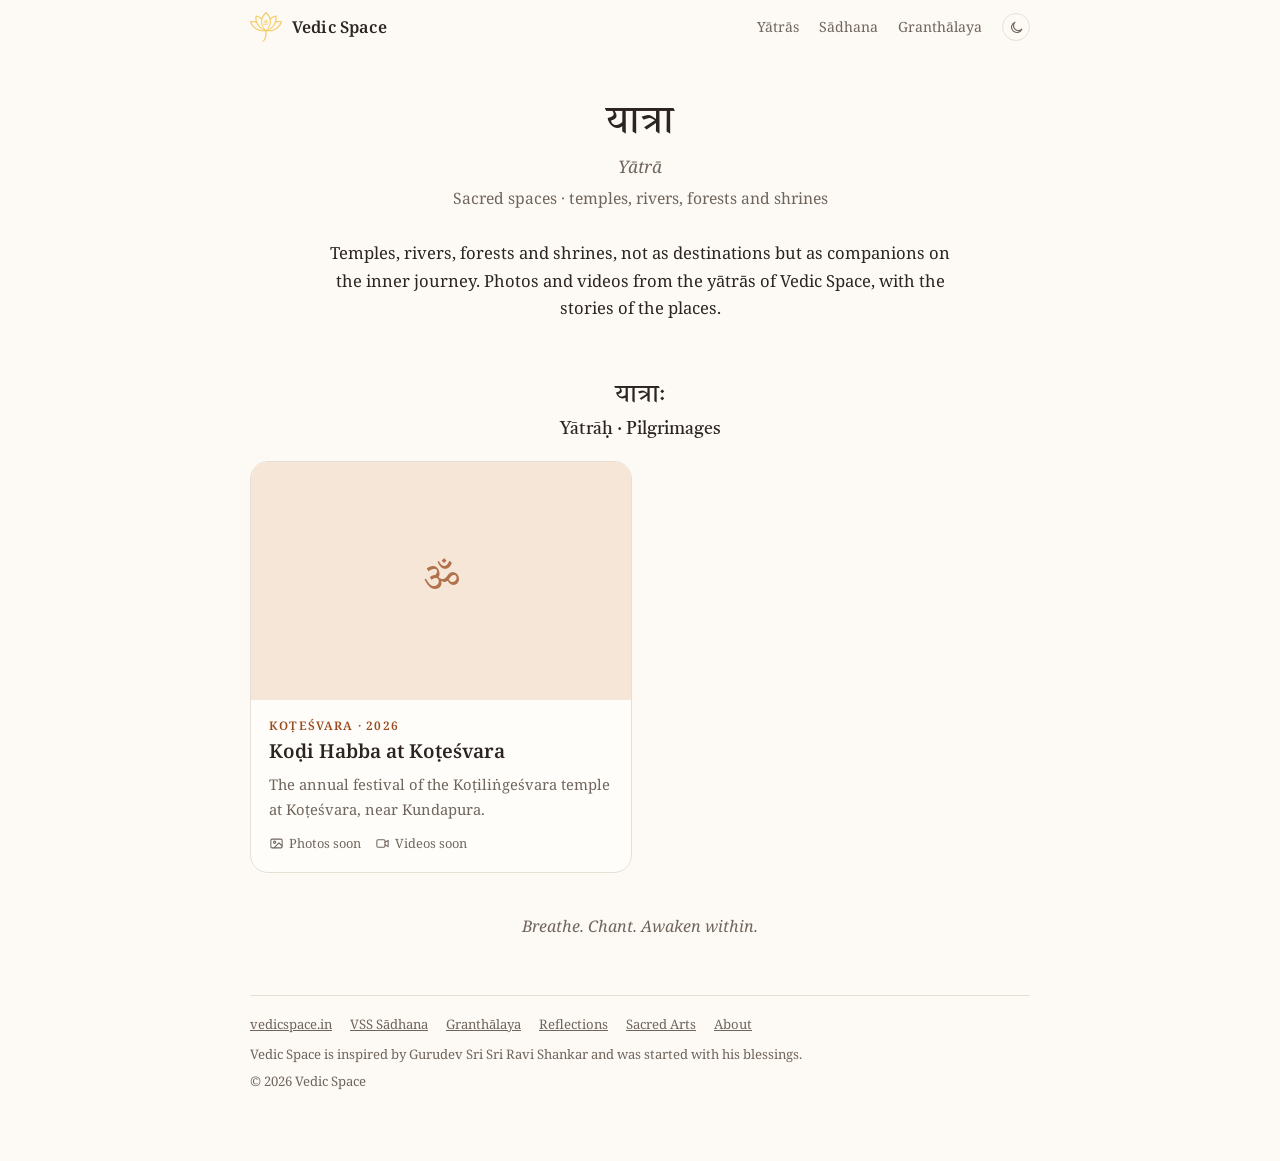
==== index.html @ f5f131b9 "Yātrā site: index and Koḍi Habba at Koṭeśvara Index of yātrās (cards fill their cover and photo/vide" ====
<!DOCTYPE html>
<html lang="en">
<head>
<meta charset="utf-8">
<meta name="viewport" content="width=device-width, initial-scale=1">
<title>Yātrā · Sacred Spaces · Vedic Space</title>
<meta name="description" content="Yātrā: temples, rivers, forests and shrines as companions on the inner journey. Photos and videos from Vedic Space pilgrimages.">
<link rel="icon" type="image/png" href="assets/logo-128.png">
<script>try{var t=localStorage.getItem("vs-theme");if(t==="light"||t==="dark")document.documentElement.setAttribute("data-theme",t);}catch(e){}</script>
<link rel="preconnect" href="https://fonts.googleapis.com">
<link rel="preconnect" href="https://fonts.gstatic.com" crossorigin>
<link href="https://fonts.googleapis.com/css2?family=Tiro+Devanagari+Sanskrit:ital@0;1&family=Noto+Serif+Devanagari:wght@400;600&family=Noto+Serif:ital,wght@0,400;0,600;1,400&display=swap" rel="stylesheet">
<link rel="stylesheet" href="base.css">
<link rel="stylesheet" href="vs.css">
<link rel="stylesheet" href="yatra.css">
</head>
<body>
<div class="topbar" id="topbar">
  <div class="tb-in">
    <a class="brand" href="https://vedicspace.in" title="Vedic Space">
      <img src="assets/logo-128.png" alt="Vedic Space" width="32" height="32">
      <span class="brand-name">Vedic Space</span>
    </a>
    <nav class="tb-links" aria-label="Site">
      <a href="#yatras">Yātrās</a>
      <a href="https://vishnu.vedicspace.in">Sādhana</a>
      <a class="wide" href="https://grantha.vedicspace.in">Granthālaya</a>
      <button class="theme-btn" type="button" data-theme-toggle aria-label="Switch to dark mode" title="Switch to dark mode">
        <svg class="i-moon" viewBox="0 0 24 24" aria-hidden="true"><path d="M20.5 14.5A8.5 8.5 0 1 1 9.5 3.5a7 7 0 0 0 11 11z"/></svg>
        <svg class="i-sun" viewBox="0 0 24 24" aria-hidden="true"><circle cx="12" cy="12" r="4"/><path d="M12 2.5v2M12 19.5v2M4.6 4.6l1.4 1.4M18 18l1.4 1.4M2.5 12h2M19.5 12h2M4.6 19.4 6 18M18 6l1.4-1.4"/></svg>
      </button>
    </nav>
  </div>
</div>

<div class="wrap">
<header>
  <h1 class="deva-title" lang="sa">यात्रा</h1>
  <p class="iast-title">Yātrā</p>
  <p class="en-title">Sacred spaces · temples, rivers, forests and shrines</p>
</header>

<p class="lead" style="text-align:center">Temples, rivers, forests and shrines, not as destinations but as companions on the inner journey.
Photos and videos from the yātrās of Vedic Space, with the stories of the places.</p>

<section id="yatras" aria-labelledby="y-h">
  <div class="s-head">
    <h2 id="y-h" lang="sa">यात्राः</h2>
    <p class="s-sub"><span class="s-iast">Yātrāḥ</span> · Pilgrimages</p>
  </div>
  <div class="yatras">
    <a class="ycard" href="kodi-habba/" data-dir="kodi-habba">
      <div class="cover"><span class="mark" lang="sa">ॐ</span></div>
      <div class="body">
        <p class="when">Koṭeśvara · 2026</p>
        <h3>Koḍi Habba at Koṭeśvara</h3>
        <p>The annual festival of the Koṭiliṅgeśvara temple at Koṭeśvara, near Kundapura.</p>
        <div class="counts"></div>
      </div>
    </a>
  </div>
</section>

<p class="close-line">Breathe. Chant. Awaken within.</p>

<footer>
  <nav aria-label="Vedic Space">
    <a href="https://vedicspace.in">vedicspace.in</a>
    <a href="https://vishnu.vedicspace.in">VSS Sādhana</a>
    <a href="https://grantha.vedicspace.in">Granthālaya</a>
    <a href="https://blogs.vedicspace.in">Reflections</a>
    <a href="https://arts.vedicspace.in">Sacred Arts</a>
    <a href="https://vedicspace.in/about-us">About</a>
  </nav>
  <p>Vedic Space is inspired by Gurudev Sri Sri Ravi Shankar and was started with his blessings.</p>
  <p>© 2026 Vedic Space</p>
</footer>
</div>
<script src="yatra.js"></script>
</body>
</html>
---- base.css ----
/* Vedic Space Grantha · palette and fonts, shared by every page.
   Change a colour or a font family here and the whole site follows. */
:root{
  --ink:#2b2420; --soft:#6f655c; --faint:#a1968b; --line:#e7dfd4; --paper:#fdfaf5; --card:#fffdf9;
  --accent:#9a4a1c; --accent-soft:#f5e6d8; --on:#9a4a1c; --off:#d8cfc4;
  --deva:"Tiro Devanagari Sanskrit","Noto Serif Devanagari",serif;
  --latin:"Noto Serif",Georgia,serif;
}
/* dark palette: follows the device unless the reader picked a theme with the switch */
@media (prefers-color-scheme:dark){
  :root:not([data-theme="light"]){--ink:#ece4da;--soft:#b8ab9d;--faint:#85796d;--line:#3a332d;--paper:#1c1916;--card:#231f1b;
        --accent:#e09a6a;--accent-soft:#3a2a1f;--on:#e09a6a;--off:#4a423a;color-scheme:dark}
}
:root[data-theme="dark"]{--ink:#ece4da;--soft:#b8ab9d;--faint:#85796d;--line:#3a332d;--paper:#1c1916;--card:#231f1b;
  --accent:#e09a6a;--accent-soft:#3a2a1f;--on:#e09a6a;--off:#4a423a;color-scheme:dark}
:root[data-theme="light"]{color-scheme:light}
---- vs.css ----
/* Vedic Space family stylesheet (home, About, Reflections). Loaded after base.css, the shared Granthālaya palette and fonts.
   Same toolbar, headings, cards and footer as vishnu.vedicspace.in and grantha.vedicspace.in. */
*{box-sizing:border-box}
html{scroll-behavior:smooth;scroll-padding-top:70px}
html,body{margin:0;background:var(--paper);color:var(--ink);font-family:var(--latin)}
body{font-size:16px;line-height:1.65}
a{color:var(--accent)}
img{max-width:100%}
.wrap{max-width:820px;margin:0 auto;padding:0 20px 64px}
[lang="sa"]{font-family:var(--deva)}
:focus-visible{outline:2px solid var(--accent);outline-offset:2px}
@media (prefers-reduced-motion:reduce){html{scroll-behavior:auto}*{transition:none!important;animation:none!important}}

/* ---- toolbar (as on the Granthālaya) */
.topbar{position:sticky;top:0;z-index:6;background:color-mix(in srgb,var(--paper) 86%,transparent);
  -webkit-backdrop-filter:saturate(1.3) blur(12px);backdrop-filter:saturate(1.3) blur(12px);
  border-bottom:1px solid transparent;transition:border-color .25s,box-shadow .25s}
.topbar.scrolled{border-bottom-color:var(--line);box-shadow:0 1px 14px rgba(60,40,20,.05)}
.tb-in{max-width:820px;margin:0 auto;padding:0 20px;height:54px;display:flex;align-items:center;gap:16px}
.brand{display:inline-flex;align-items:center;gap:10px;text-decoration:none;color:var(--ink);flex-shrink:0;border-radius:8px}
.brand img{width:32px;height:32px;display:block;transition:transform .3s ease}
.brand:hover img{transform:rotate(-6deg) scale(1.05)}
.brand-name{font-weight:600;font-size:1.02rem;letter-spacing:.01em;white-space:nowrap}
.tb-links{margin-left:auto;display:flex;align-items:center;gap:20px;font-size:.88rem}
.tb-links a{color:var(--soft);text-decoration:none;white-space:nowrap}
.tb-links a:hover,.tb-links a:focus-visible{color:var(--accent)}
.theme-btn{width:28px;height:28px;border-radius:50%;border:1px solid var(--line);background:none;color:var(--soft);
  display:inline-grid;place-items:center;cursor:pointer;padding:0;flex-shrink:0;transition:color .2s,border-color .2s,background .2s}
.theme-btn:hover{color:var(--accent);border-color:var(--accent);background:var(--accent-soft)}
.theme-btn svg{width:15px;height:15px;fill:none;stroke:currentColor;stroke-width:1.8;stroke-linecap:round;stroke-linejoin:round}
.theme-btn .i-sun{display:none}
.theme-btn[data-mode="dark"] .i-sun{display:block}
.theme-btn[data-mode="dark"] .i-moon{display:none}
@media (max-width:600px){.tb-in{padding:0 14px;gap:10px;height:50px}.brand img{width:30px;height:30px}
  .tb-links{gap:13px;font-size:.84rem}.tb-links .wide{display:none}}
@media (max-width:380px){.brand-name{display:none}}

/* ---- title */
header{text-align:center;padding:42px 0 6px}
.deva-title{font-family:var(--deva);font-size:2.5rem;line-height:1.3;margin:0;font-weight:400}
.iast-title{font-style:italic;color:var(--soft);margin:4px 0 0;font-size:1.08rem}
.en-title{margin:4px auto 0;font-size:.98rem;color:var(--soft);max-width:520px}
.invocation{margin:18px 0 0;font-size:.86rem;color:var(--soft)}
.invocation [lang="sa"]{display:block;font-size:1.25rem;color:var(--accent);line-height:1.5}
@media (max-width:560px){header{padding-top:28px}.deva-title{font-size:2.05rem}}

.lead{max-width:640px;margin:22px auto 0;font-size:1.04rem}
.begin{display:flex;justify-content:center;gap:10px 14px;flex-wrap:wrap;margin:22px 0 0;font-size:.92rem}
.btn{display:inline-flex;align-items:center;gap:8px;text-decoration:none;border:1px solid color-mix(in srgb,var(--accent) 35%,var(--line));
  border-radius:999px;padding:9px 20px;min-height:44px;color:var(--accent);background:none;font:inherit;cursor:pointer;transition:background .2s}
.btn:hover,.btn:focus-visible{background:var(--accent-soft)}
.btn.solid{background:var(--accent);border-color:var(--accent);color:var(--paper)}
.btn.solid:hover,.btn.solid:focus-visible{background:color-mix(in srgb,var(--accent) 88%,var(--ink))}
.btn svg{width:16px;height:16px;fill:none;stroke:currentColor;stroke-width:1.8;stroke-linecap:round;stroke-linejoin:round}

/* ---- section heads, as the Granthālaya catalogue head */
section{margin-top:56px}
.s-head{text-align:center;margin:0 0 18px}
.s-head h2{font-family:var(--deva);font-weight:400;font-size:1.65rem;margin:0;line-height:1.35}
.s-head p{margin:2px 0 0;font-size:.9rem;color:var(--soft)}
/* IAST and English under a Sanskrit heading: same typeface and colour as the heading itself */
.s-head .s-sub{font-family:var(--deva);color:var(--ink);font-size:1.12rem;line-height:1.45;margin-top:4px}
.lead-in{text-align:center;font-style:italic;font-size:1.02rem}
.s-intro{max-width:640px;margin:0 auto 18px}
.k{font-size:.72rem;letter-spacing:.08em;text-transform:uppercase;color:var(--accent);margin:0}

/* ---- cards (the Granthālaya .text card) */
.card{background:var(--card);border:1px solid var(--line);border-radius:14px;padding:18px 20px;margin-top:12px}
.card h3{margin:0;font-size:1.05rem;font-weight:600}
.card p{margin:8px 0 0}
@media (max-width:560px){.card{padding:16px}}

/* verse cards: śāstra basis */
.verse .src{display:flex;justify-content:space-between;align-items:baseline;gap:10px;flex-wrap:wrap}
.verse .src a{font-size:.84rem;text-decoration:none;white-space:nowrap}
.verse .src a:hover{text-decoration:underline}
.verse .sa{font-size:1.32rem;line-height:1.75;margin:10px 0 0;white-space:pre-line;text-align:center}
.verse .tr{margin:10px 0 0;font-size:.95rem}
.verse .why{margin:10px 0 0;padding-top:10px;border-top:1px solid var(--line);font-size:.9rem;color:var(--soft)}
.verse .why b{color:var(--ink);font-weight:600}
@media (max-width:560px){.verse .sa{font-size:1.18rem}}
.credit{font-size:.8rem;color:var(--soft);text-align:center;margin:14px 0 0}

.argument{list-style:none;margin:20px 0 0;padding:0;border-top:1px solid var(--line)}
.argument li{display:grid;grid-template-columns:7.5em 1fr;gap:12px;padding:10px 2px;border-bottom:1px solid var(--line);font-size:.94rem}
.argument .k{padding-top:3px}
@media (max-width:480px){.argument li{grid-template-columns:1fr;gap:2px}}

/* ---- the sitting: three movements of one breath */
.sitting{list-style:none;margin:8px 0 0;padding:0;position:relative}
.sitting::before{content:"";position:absolute;left:23px;top:30px;bottom:30px;width:1px;
  background:linear-gradient(var(--accent-soft),color-mix(in srgb,var(--accent) 45%,transparent),var(--accent-soft))}
.sitting li{position:relative;display:flex;gap:18px;padding:14px 0}
.sitting .num{flex:0 0 48px;height:48px;border-radius:50%;display:grid;place-items:center;background:var(--paper);
  border:1px solid color-mix(in srgb,var(--accent) 40%,var(--line));color:var(--accent);font-family:var(--deva);font-size:1.3rem;z-index:1}
.sitting h3{margin:4px 0 0;font-size:1.05rem;font-weight:600}
.sitting h3 [lang="sa"]{font-weight:400;color:var(--accent);margin-left:6px}
.sitting p{margin:4px 0 0;font-size:.94rem}
.topics{display:flex;flex-wrap:wrap;gap:8px;margin:16px 0 0;padding:0;list-style:none;justify-content:center}
.topics li{font-size:.84rem;border:1px solid var(--line);border-radius:999px;padding:4px 12px;background:var(--card)}

/* ---- qualities the practice cultivates */
.qualities{display:grid;grid-template-columns:repeat(auto-fill,minmax(230px,1fr));gap:0 24px;margin:6px 0 0;padding:0;list-style:none;
  border-top:1px solid var(--line)}
.qualities li{padding:11px 0;border-bottom:1px solid var(--line)}
.qualities .q{display:flex;align-items:baseline;gap:8px;flex-wrap:wrap}
.qualities [lang="sa"]{font-size:1.08rem;color:var(--accent)}
.qualities .qe{font-weight:600;font-size:.93rem}
.qualities p{margin:2px 0 0;font-size:.88rem;color:var(--soft)}
.note{font-size:.84rem;color:var(--soft);margin:12px 0 0}

/* two dimensions */
.two{display:grid;grid-template-columns:1fr 1fr;gap:12px}
@media (max-width:640px){.two{grid-template-columns:1fr}}
.refs{margin:10px 0 0;padding-left:1.2em;font-size:.84rem;color:var(--soft)}
.refs li{margin:4px 0}

/* programmes */
.prog dl{margin:10px 0 0;display:grid;grid-template-columns:8.5em 1fr;gap:6px 14px;font-size:.93rem}
.prog dt{color:var(--soft)}
.prog dd{margin:0}
@media (max-width:480px){.prog dl{grid-template-columns:1fr;gap:0}.prog dd{margin-bottom:8px}}
.tbc{font-size:.72rem;letter-spacing:.04em;color:var(--accent);background:var(--accent-soft);border-radius:999px;padding:1px 8px;white-space:nowrap}
.dakshina{margin-top:14px;padding:16px 20px;border-radius:14px;border:1px solid color-mix(in srgb,var(--accent) 30%,var(--line));
  background:linear-gradient(135deg,var(--accent-soft),color-mix(in srgb,var(--accent-soft) 30%,var(--card)))}
.dakshina h3{margin:0;font-weight:600;font-size:1.02rem}
.dakshina h3 [lang="sa"]{font-weight:400;color:var(--accent);margin-left:6px}
.dakshina p{margin:6px 0 0;font-size:.93rem}

/* learners: video facade + quotes */
.video{position:relative;display:block;width:100%;aspect-ratio:16/9;border:0;padding:0;border-radius:12px;overflow:hidden;
  background:#000 center/cover no-repeat;cursor:pointer}
.video::after{content:"";position:absolute;inset:0;background:linear-gradient(transparent 55%,rgba(0,0,0,.55))}
.video .play{position:absolute;left:50%;top:50%;transform:translate(-50%,-50%);width:64px;height:64px;border-radius:50%;z-index:1;
  display:grid;place-items:center;background:color-mix(in srgb,var(--paper) 88%,transparent);color:var(--accent);transition:transform .25s}
.video:hover .play,.video:focus-visible .play{transform:translate(-50%,-50%) scale(1.06)}
.video .play svg{width:24px;height:24px;margin-left:3px;fill:currentColor}
.video .cap{position:absolute;left:14px;right:14px;bottom:10px;z-index:1;color:#fff;font-size:.86rem;text-align:left;line-height:1.35}
.video iframe{position:absolute;inset:0;width:100%;height:100%;border:0}
.quote{display:flex;gap:14px;align-items:flex-start}
.quote img{width:52px;height:52px;border-radius:50%;object-fit:cover;flex-shrink:0;border:1px solid var(--line)}
.quote blockquote{margin:0;font-size:.95rem}
.quote blockquote p{margin:0 0 8px}
.quote .who{margin:6px 0 0;font-size:.86rem;color:var(--soft)}
.quote .who b{color:var(--ink);font-weight:600}
@media (max-width:480px){.quote{flex-direction:column;gap:10px}}

/* join */
.join{text-align:center}
.join .begin{margin-top:16px}

footer{margin-top:56px;padding-top:18px;border-top:1px solid var(--line);font-size:.82rem;color:var(--soft)}
footer p{margin:5px 0}
footer a{color:var(--soft)}
footer a:hover{color:var(--accent)}
footer nav{display:flex;flex-wrap:wrap;gap:6px 18px;margin-bottom:8px}
.close-line{text-align:center;font-style:italic;color:var(--soft);margin:40px 0 0}

/* ===== home, About and Reflections additions ===== */
.latin-title{font-family:var(--deva);font-size:2.6rem;line-height:1.2;margin:0;font-weight:400;letter-spacing:.01em}
@media (max-width:560px){.latin-title{font-size:2.1rem}}
.motto{max-width:560px;margin:22px auto 0;text-align:center;font-family:var(--deva);font-size:1.2rem;line-height:1.55;color:var(--ink)}
.motto::before,.motto::after{content:"";display:block;width:46px;height:1px;margin:12px auto;background:color-mix(in srgb,var(--accent) 50%,transparent)}

/* the heart and its branches */
.heart{display:block;text-decoration:none;color:var(--ink);border-color:color-mix(in srgb,var(--accent) 40%,var(--line));
  background:linear-gradient(135deg,var(--accent-soft),color-mix(in srgb,var(--accent-soft) 25%,var(--card)))}
.heart .td,.branch .td{font-family:var(--deva);font-size:1.45rem;line-height:1.35}
.heart .ti,.branch .ti{font-style:italic;color:var(--soft);margin-left:8px}
.heart:hover .td,.branch:hover .td{color:var(--accent)}
.go{display:inline-block;margin-top:10px;font-size:.88rem;color:var(--accent)}
.branches{display:grid;grid-template-columns:1fr 1fr;gap:12px;margin-top:12px}
@media (max-width:640px){.branches{grid-template-columns:1fr}}
.branch{display:block;text-decoration:none;color:var(--ink);margin-top:0}
.branch .td{font-size:1.25rem}
.branch p{font-size:.92rem}
.branch.soon{background:none;border-style:dashed}
.branch.soon .td{color:var(--soft)}
.soon-list{list-style:none;margin:16px 0 0;padding:0;display:flex;flex-wrap:wrap;gap:8px;justify-content:center}
.soon-list li{font-size:.84rem;border:1px dashed var(--line);border-radius:999px;padding:4px 12px;color:var(--soft)}

/* plain lists in the Granthālaya "about" manner */
.dl{max-width:660px;margin:0 auto;border-top:1px solid var(--line)}
.dl dt{font-size:.72rem;letter-spacing:.08em;text-transform:uppercase;color:var(--accent);margin-top:14px}
.dl dd{margin:3px 0 0;padding-bottom:14px;border-bottom:1px solid var(--line);font-size:.95rem}
.prose{max-width:660px;margin:0 auto}
.prose p{margin:0 0 14px}

/* people */
.person h3{font-size:1.1rem}
.person .role{margin:2px 0 0;font-size:.86rem;color:var(--accent)}

/* Reflections: list of essays */
.essay{display:block;text-decoration:none;color:var(--ink)}
.essay .meta{margin:0;font-size:.78rem;letter-spacing:.05em;text-transform:uppercase;color:var(--accent)}
.essay h3{margin:4px 0 0;font-size:1.18rem;font-weight:600;line-height:1.35}
.essay:hover h3{color:var(--accent)}
.essay p{font-size:.94rem;color:var(--soft)}
---- yatra.css ----
/* Vedic Space · Yātrā. Loaded after base.css and vs.css (the family palette, fonts, toolbar and footer).
   Yātrā cards on the index; on a yātrā page, photo cards that open a carousel, and video cards. */

/* ---- yātrā cards on the index */
.yatras{display:grid;grid-template-columns:repeat(auto-fill,minmax(300px,1fr));gap:16px;margin-top:8px}
.ycard{position:relative;display:flex;flex-direction:column;text-decoration:none;color:var(--ink);background:var(--card);
  border:1px solid var(--line);border-radius:18px;overflow:hidden;transition:transform .3s ease,box-shadow .3s ease,border-color .3s ease}
.ycard:hover,.ycard:focus-visible{transform:translateY(-2px);border-color:color-mix(in srgb,var(--accent) 40%,var(--line));
  box-shadow:0 16px 36px -22px rgba(60,40,20,.45)}
.ycard .cover{aspect-ratio:16/10;background:var(--accent-soft) center/cover no-repeat;display:grid;place-items:center}
.ycard .cover .mark{font-family:var(--deva);font-size:2.4rem;color:var(--accent);opacity:.75}
.ycard .body{padding:16px 18px 18px}
.ycard .when{margin:0;font-size:.74rem;letter-spacing:.1em;text-transform:uppercase;color:var(--accent);font-weight:600}
.ycard h3{margin:4px 0 0;font-size:1.2rem;font-weight:600;line-height:1.3}
.ycard h3 .d{display:block;font-family:var(--deva);font-weight:400;font-size:1.05rem;color:var(--soft)}
.ycard p{margin:8px 0 0;font-size:.92rem;color:var(--soft)}
.ycard .counts{display:flex;gap:14px;margin-top:12px;font-size:.8rem;color:var(--soft)}
.ycard .counts span{display:inline-flex;align-items:center;gap:5px}
.ycard .counts svg{width:15px;height:15px;fill:none;stroke:currentColor;stroke-width:1.7;stroke-linecap:round;stroke-linejoin:round}
.ycard.soon{border-style:dashed;background:none}
.ycard.soon:hover{transform:none;box-shadow:none}

/* ---- a yātrā page: section head with a count */
.g-head{display:flex;align-items:baseline;justify-content:space-between;gap:10px;margin:0 0 12px}
.g-head .n{font-size:.84rem;color:var(--soft)}
.empty{border:1px dashed var(--line);border-radius:16px;padding:26px 20px;text-align:center;color:var(--soft);font-size:.95rem}

/* ---- photo cards */
.photos{display:grid;grid-template-columns:repeat(auto-fill,minmax(180px,1fr));gap:10px}
@media (max-width:480px){.photos{grid-template-columns:repeat(2,1fr);gap:8px}}
.pcard{position:relative;display:block;width:100%;aspect-ratio:1/1;padding:0;border:0;border-radius:14px;overflow:hidden;cursor:zoom-in;
  background:var(--accent-soft);box-shadow:0 1px 0 rgba(60,40,20,.04)}
.pcard img{width:100%;height:100%;object-fit:cover;display:block;transition:transform .5s ease,filter .3s ease}
.pcard:hover img,.pcard:focus-visible img{transform:scale(1.04)}
.pcard:focus-visible{outline:2px solid var(--accent);outline-offset:3px}
.pcard .cap{position:absolute;left:0;right:0;bottom:0;padding:22px 10px 8px;color:#fff;font-size:.78rem;line-height:1.3;text-align:left;
  background:linear-gradient(transparent,rgba(0,0,0,.6));opacity:0;transition:opacity .3s ease}
.pcard:hover .cap,.pcard:focus-visible .cap{opacity:1}
@media (hover:none){.pcard .cap{opacity:1}.pcard .cap:empty{display:none}}
.pcard.wide{grid-column:span 2;aspect-ratio:2/1}
@media (max-width:480px){.pcard.wide{aspect-ratio:2/1}}

/* ---- the carousel (opens over the page) */
.lb{position:fixed;inset:0;z-index:50;display:none;flex-direction:column;background:rgba(12,10,8,.96);color:#f5efe6;
  -webkit-user-select:none;user-select:none;touch-action:pan-y pinch-zoom}
.lb.open{display:flex;animation:lbIn .25s ease}
@keyframes lbIn{from{opacity:0}to{opacity:1}}
.lb-top{display:flex;align-items:center;justify-content:space-between;padding:12px 14px;font-size:.86rem;color:#cfc4b6}
.lb-count{font-variant-numeric:tabular-nums}
.lb-btn{width:44px;height:44px;border-radius:50%;border:1px solid rgba(255,255,255,.18);background:rgba(255,255,255,.06);color:#f5efe6;
  display:grid;place-items:center;cursor:pointer;transition:background .2s,opacity .2s}
.lb-btn:hover{background:rgba(255,255,255,.16)}
.lb-btn:focus-visible{outline:2px solid #e09a6a;outline-offset:2px}
.lb-btn svg{width:20px;height:20px;fill:none;stroke:currentColor;stroke-width:1.8;stroke-linecap:round;stroke-linejoin:round}
.lb-btn:disabled{opacity:.25;cursor:default}
.lb-stage{position:relative;flex:1;min-height:0;display:flex;align-items:center;justify-content:center;overflow:hidden}
.lb-track{display:flex;height:100%;width:100%;transition:transform .35s cubic-bezier(.2,.7,.2,1)}
.lb-slide{flex:0 0 100%;height:100%;display:flex;align-items:center;justify-content:center;padding:0 8px}
.lb-slide img{max-width:100%;max-height:100%;object-fit:contain;border-radius:6px;box-shadow:0 20px 60px rgba(0,0,0,.5)}
.lb-prev,.lb-next{position:absolute;top:50%;transform:translateY(-50%);z-index:2}
.lb-prev{left:14px}.lb-next{right:14px}
@media (max-width:640px){.lb-prev,.lb-next{display:none}}
.lb-cap{min-height:3.2em;padding:10px 18px 4px;text-align:center;font-size:.95rem;line-height:1.45;color:#e9e1d6}
.lb-dots{display:flex;gap:6px;justify-content:center;padding:6px 0 calc(14px + env(safe-area-inset-bottom,0px));overflow:hidden;max-width:100%}
.lb-dots i{width:6px;height:6px;border-radius:50%;background:rgba(255,255,255,.25);flex-shrink:0;transition:background .2s,transform .2s}
.lb-dots i.on{background:#e09a6a;transform:scale(1.3)}
@media (prefers-reduced-motion:reduce){.lb-track{transition:none}.lb.open{animation:none}.pcard img{transition:none}}
body.lb-lock{overflow:hidden}

/* ---- video cards (YouTube, loaded only when played) */
.videos{display:grid;grid-template-columns:repeat(auto-fill,minmax(280px,1fr));gap:14px}
.vcard{background:var(--card);border:1px solid var(--line);border-radius:16px;overflow:hidden}
.vcard .frame{position:relative;aspect-ratio:16/9;background:#000 center/cover no-repeat;border:0;padding:0;width:100%;display:block;cursor:pointer}
.vcard .frame::after{content:"";position:absolute;inset:0;background:linear-gradient(transparent 55%,rgba(0,0,0,.45))}
.vcard .play{position:absolute;left:50%;top:50%;transform:translate(-50%,-50%);z-index:1;width:58px;height:58px;border-radius:50%;display:grid;place-items:center;
  background:color-mix(in srgb,var(--paper) 90%,transparent);color:var(--accent);transition:transform .25s}
.vcard .frame:hover .play,.vcard .frame:focus-visible .play{transform:translate(-50%,-50%) scale(1.07)}
.vcard .play svg{width:22px;height:22px;margin-left:3px;fill:currentColor}
.vcard iframe{position:absolute;inset:0;width:100%;height:100%;border:0}
.vcard .vt{padding:12px 14px 14px}
.vcard .vt h3{margin:0;font-size:1rem;font-weight:600;line-height:1.35}
.vcard .vt p{margin:4px 0 0;font-size:.84rem;color:var(--soft)}

/* ---- page header, as on the Reflections essays */
.essay-hero{text-align:center;padding:44px 0 6px}
.essay-hero .trail{margin:0 0 18px}
.trail{font-size:.72rem;letter-spacing:.07em;text-transform:uppercase;color:var(--faint)}
.trail a{color:var(--soft);text-decoration:none}
.trail a:hover{color:var(--accent)}
.kicker{margin:0;font-size:.72rem;font-weight:600;letter-spacing:.18em;text-transform:uppercase;color:var(--accent);line-height:1.7}
.essay-hero h1{font-family:var(--latin);font-weight:600;font-size:2.5rem;line-height:1.18;margin:12px auto 0;max-width:720px}
.essay-hero h1.deva{font-family:var(--deva);font-weight:400}
.subtitle{max-width:640px;margin:14px auto 0;font-style:italic;color:var(--soft);font-size:1.12rem;line-height:1.6}
.byline{margin:14px 0 0;font-size:.84rem;color:var(--soft)}
.rule{width:90px;height:3px;border-radius:3px;margin:24px auto 0;background:linear-gradient(90deg,var(--accent),color-mix(in srgb,var(--accent) 35%,transparent))}
@media (max-width:560px){.essay-hero{padding-top:30px}.essay-hero h1{font-size:1.95rem}.subtitle{font-size:1.02rem}}
.post-back{max-width:760px;margin:10px auto 0;text-align:center;font-size:.9rem}
.post-back a{text-decoration:none}
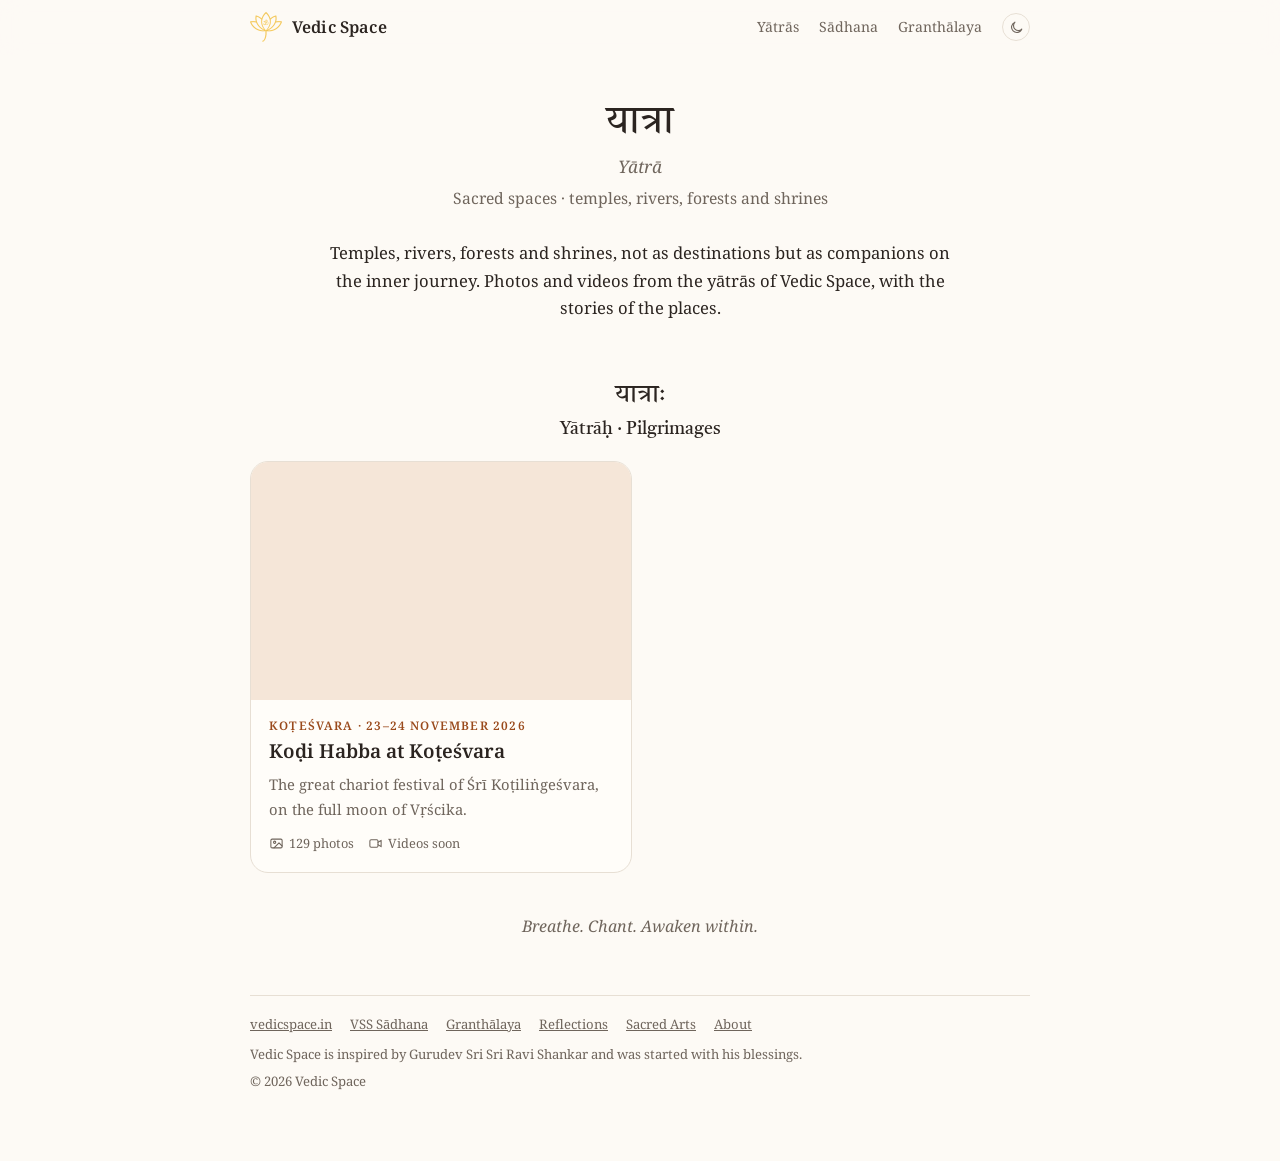
==== commit 0fca33b1: "Koḍi Habba 2026: 129 photos in six chapters, with text from the Sthala Purāṇa photos.json lists the " ====
--- a/index.html
+++ b/index.html
@@ -52,9 +52,9 @@
     <a class="ycard" href="kodi-habba/" data-dir="kodi-habba">
       <div class="cover"><span class="mark" lang="sa">ॐ</span></div>
       <div class="body">
-        <p class="when">Koṭeśvara · 2026</p>
+        <p class="when">Koṭeśvara · 23–24 November 2026</p>
         <h3>Koḍi Habba at Koṭeśvara</h3>
-        <p>The annual festival of the Koṭiliṅgeśvara temple at Koṭeśvara, near Kundapura.</p>
+        <p>The great chariot festival of Śrī Koṭiliṅgeśvara, on the full moon of Vṛścika.</p>
         <div class="counts"></div>
       </div>
     </a>
--- a/yatra.css
+++ b/yatra.css
@@ -25,20 +25,30 @@
 .g-head .n{font-size:.84rem;color:var(--soft)}
 .empty{border:1px dashed var(--line);border-radius:16px;padding:26px 20px;text-align:center;color:var(--soft);font-size:.95rem}
 
-/* ---- photo cards */
-.photos{display:grid;grid-template-columns:repeat(auto-fill,minmax(180px,1fr));gap:10px}
-@media (max-width:480px){.photos{grid-template-columns:repeat(2,1fr);gap:8px}}
-.pcard{position:relative;display:block;width:100%;aspect-ratio:1/1;padding:0;border:0;border-radius:14px;overflow:hidden;cursor:zoom-in;
-  background:var(--accent-soft);box-shadow:0 1px 0 rgba(60,40,20,.04)}
-.pcard img{width:100%;height:100%;object-fit:cover;display:block;transition:transform .5s ease,filter .3s ease}
+/* ---- photo chapters and their mosaic of cards
+   wide photos (2:1 and wider) take two columns, tall ones two rows; the grid fills the gaps */
+.chap{margin-top:34px}
+.chap:first-child{margin-top:4px}
+.chap-head{display:flex;align-items:flex-start;gap:12px}
+.chap-n{flex:0 0 30px;height:30px;border-radius:50%;display:grid;place-items:center;margin-top:2px;
+  background:var(--accent-soft);color:var(--accent);font-weight:600;font-size:.9rem}
+.chap-head h3{margin:0;font-size:1.2rem;font-weight:600;line-height:1.3}
+.chap-note{margin:2px 0 0;font-size:.8rem;letter-spacing:.04em;color:var(--soft)}
+.chap-text{margin:10px 0 14px;max-width:680px;font-size:.96rem;line-height:1.7}
+.mosaic{display:grid;grid-template-columns:repeat(auto-fill,minmax(150px,1fr));grid-auto-rows:150px;grid-auto-flow:dense;gap:8px}
+@media (max-width:480px){.mosaic{grid-template-columns:repeat(2,1fr);grid-auto-rows:42vw;gap:6px}}
+.pcard{position:relative;display:block;width:100%;height:100%;padding:0;border:0;border-radius:12px;overflow:hidden;cursor:zoom-in;
+  background:var(--accent-soft)}
+.pcard.wide{grid-column:span 2}
+.pcard.tall{grid-row:span 2}
+.pcard img{width:100%;height:100%;object-fit:cover;display:block;transition:transform .5s ease}
 .pcard:hover img,.pcard:focus-visible img{transform:scale(1.04)}
 .pcard:focus-visible{outline:2px solid var(--accent);outline-offset:3px}
 .pcard .cap{position:absolute;left:0;right:0;bottom:0;padding:22px 10px 8px;color:#fff;font-size:.78rem;line-height:1.3;text-align:left;
   background:linear-gradient(transparent,rgba(0,0,0,.6));opacity:0;transition:opacity .3s ease}
+.pcard .cap:empty{display:none}
 .pcard:hover .cap,.pcard:focus-visible .cap{opacity:1}
-@media (hover:none){.pcard .cap{opacity:1}.pcard .cap:empty{display:none}}
-.pcard.wide{grid-column:span 2;aspect-ratio:2/1}
-@media (max-width:480px){.pcard.wide{aspect-ratio:2/1}}
+@media (hover:none){.pcard .cap{opacity:1}}
 
 /* ---- the carousel (opens over the page) */
 .lb{position:fixed;inset:0;z-index:50;display:none;flex-direction:column;background:rgba(12,10,8,.96);color:#f5efe6;
@@ -96,3 +106,14 @@
 @media (max-width:560px){.essay-hero{padding-top:30px}.essay-hero h1{font-size:1.95rem}.subtitle{font-size:1.02rem}}
 .post-back{max-width:760px;margin:10px auto 0;text-align:center;font-size:.9rem}
 .post-back a{text-decoration:none}
+
+/* ---- yātrā page: introduction and the row of chapter links */
+.intro-text{max-width:680px;margin:26px auto 0;font-size:1rem;line-height:1.75}
+.intro-text p{margin:0 0 12px}
+.intro-text .src{font-size:.84rem;color:var(--soft)}
+.chap-nav{display:flex;flex-wrap:wrap;gap:8px;margin:4px 0 6px}
+.chap-nav a{display:inline-flex;align-items:center;gap:7px;font-size:.84rem;text-decoration:none;color:var(--ink);
+  border:1px solid var(--line);border-radius:999px;padding:5px 12px 5px 6px;background:var(--card)}
+.chap-nav a b{width:20px;height:20px;border-radius:50%;display:grid;place-items:center;font-size:.72rem;background:var(--accent-soft);color:var(--accent)}
+.chap-nav a:hover{border-color:var(--accent);color:var(--accent)}
+.chap{scroll-margin-top:70px}
